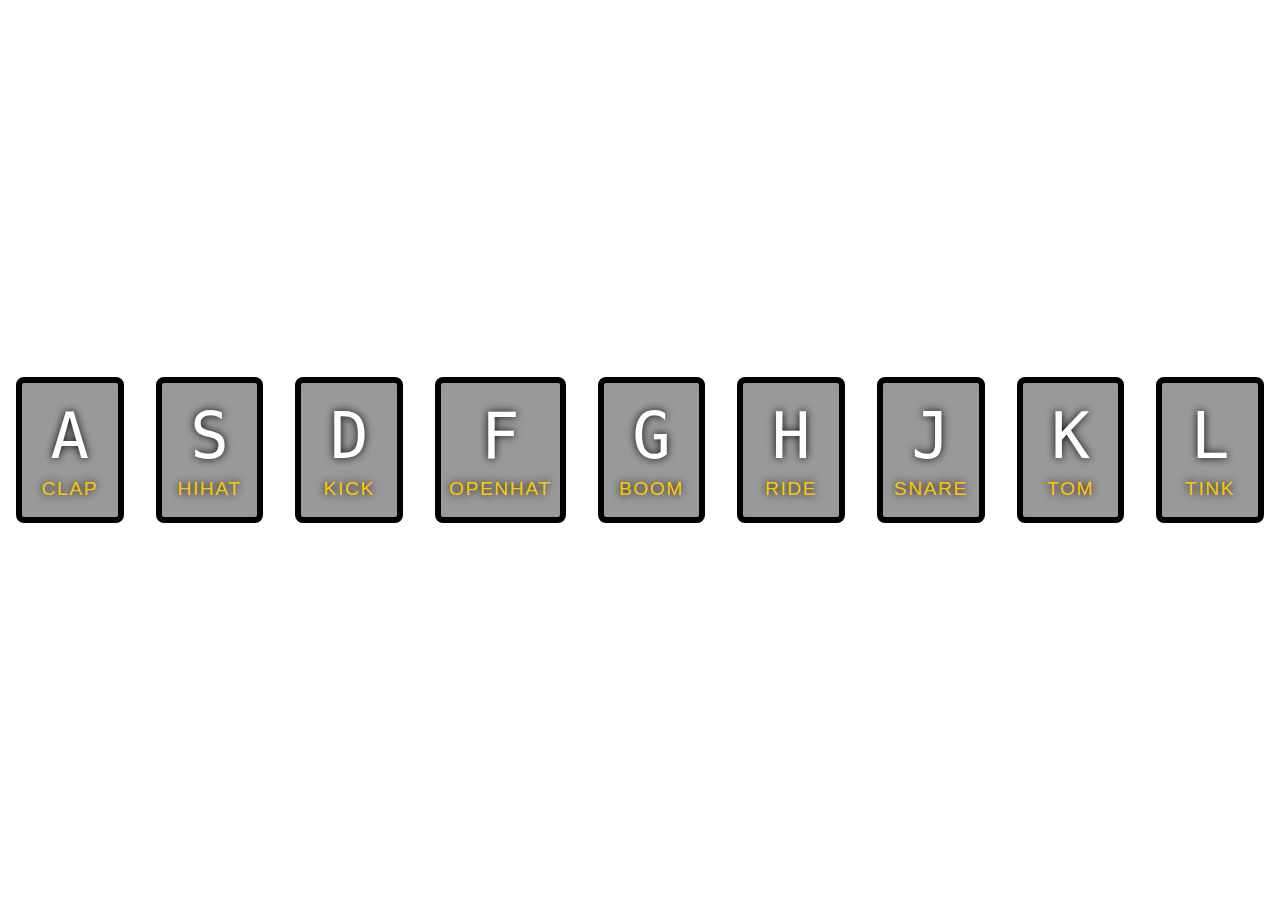
==== 01_DrumKit/index.html @ 53149845 "first project starter files" ====
<!DOCTYPE html>
<html lang="en">
<head>
  <meta charset="UTF-8">
  <title>JS Drum Kit</title>
  <link rel="stylesheet" href="style.css">
</head>
<body>


  <div class="keys">
    <div data-key="65" class="key">
      <kbd>A</kbd>
      <span class="sound">clap</span>
    </div>
    <div data-key="83" class="key">
      <kbd>S</kbd>
      <span class="sound">hihat</span>
    </div>
    <div data-key="68" class="key">
      <kbd>D</kbd>
      <span class="sound">kick</span>
    </div>
    <div data-key="70" class="key">
      <kbd>F</kbd>
      <span class="sound">openhat</span>
    </div>
    <div data-key="71" class="key">
      <kbd>G</kbd>
      <span class="sound">boom</span>
    </div>
    <div data-key="72" class="key">
      <kbd>H</kbd>
      <span class="sound">ride</span>
    </div>
    <div data-key="74" class="key">
      <kbd>J</kbd>
      <span class="sound">snare</span>
    </div>
    <div data-key="75" class="key">
      <kbd>K</kbd>
      <span class="sound">tom</span>
    </div>
    <div data-key="76" class="key">
      <kbd>L</kbd>
      <span class="sound">tink</span>
    </div>
  </div>

  <audio data-key="65" src="sounds/clap.wav"></audio>
  <audio data-key="83" src="sounds/hihat.wav"></audio>
  <audio data-key="68" src="sounds/kick.wav"></audio>
  <audio data-key="70" src="sounds/openhat.wav"></audio>
  <audio data-key="71" src="sounds/boom.wav"></audio>
  <audio data-key="72" src="sounds/ride.wav"></audio>
  <audio data-key="74" src="sounds/snare.wav"></audio>
  <audio data-key="75" src="sounds/tom.wav"></audio>
  <audio data-key="76" src="sounds/tink.wav"></audio>

<script>
window.addEventListener('keydown', function (e) {
  const audio = document.querySelector(`audio[data-key="${e.keyCode}"]`);
  if(!audio) return; //stop the function
  audio.currentTime = 0;
  audio.play();
  key.classList.add('playing');
  key.classList.remove('playing');
  key.classList.toggle('playing');   
});
</script>


</body>
</html>
---- 01_DrumKit/style.css ----
/*html {
  font-size: 10px;
  background: url(http://i.imgur.com/b9r5sEL.jpg) bottom center;
  background-size: cover;
}*/
body,html {
  margin: 0;
  padding: 0;
  font-family: sans-serif;
}

.keys {
  display: flex;
  flex: 1;
  min-height: 100vh;
  align-items: center;
  justify-content: center;
}

.key {
  border: .4rem solid black;
  border-radius: .5rem;
  margin: 1rem;
  font-size: 1.5rem;
  padding: 1rem .5rem;
  transition: all .07s ease;
  width: 10rem;
  text-align: center;
  color: white;
  background: rgba(0,0,0,0.4);
  text-shadow: 0 0 .5rem black;
}

.playing {
  transform: scale(1.1);
  border-color: #ffc600;
  box-shadow: 0 0 1rem #ffc600;
  
}

kbd {
  display: block;
  font-size: 4rem;
}

.sound {
  font-size: 1.2rem;
  text-transform: uppercase;
  letter-spacing: .1rem;
  color: #ffc600;
}
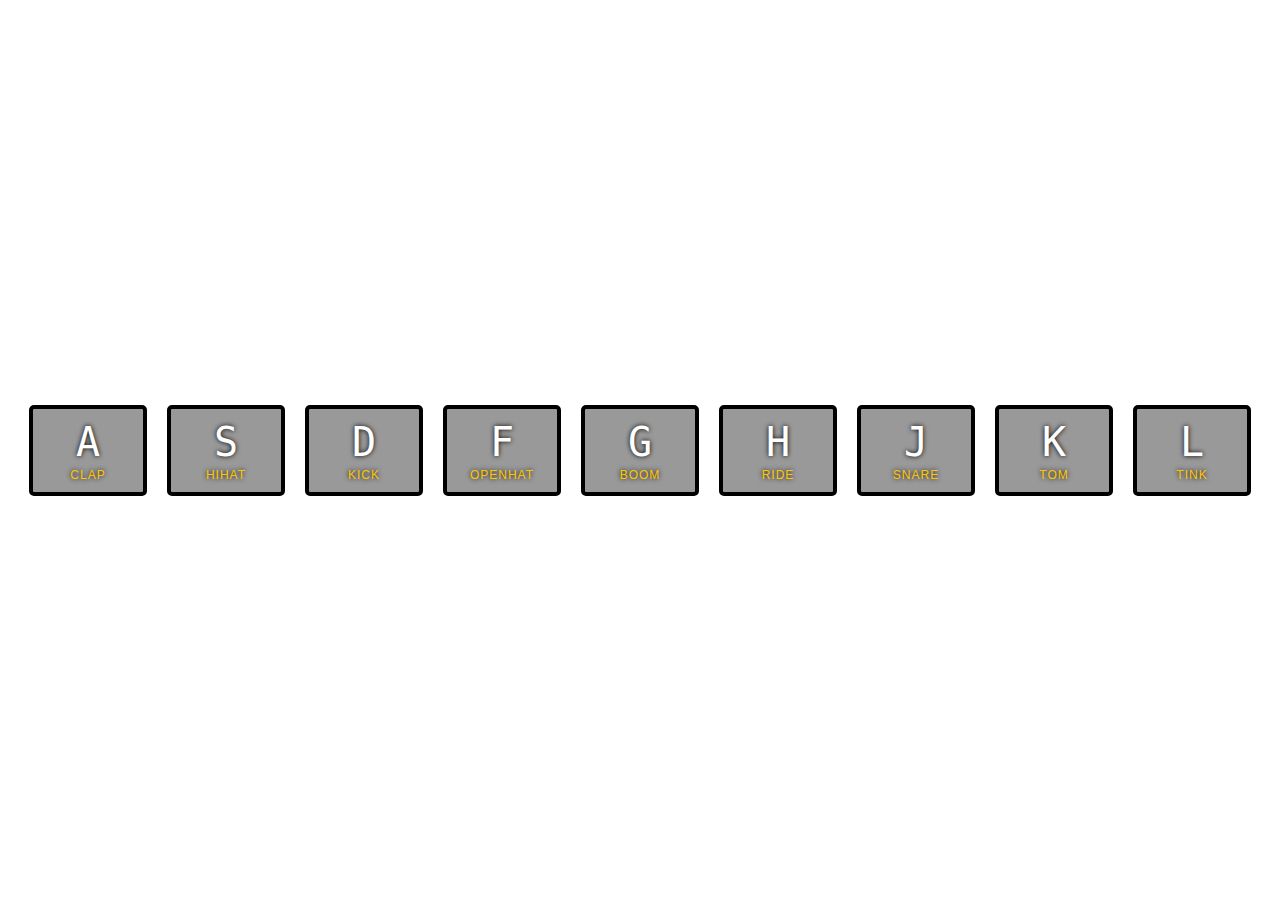
==== commit ac669c14: "project completed" ====
--- a/01_DrumKit/index.html
+++ b/01_DrumKit/index.html
@@ -58,15 +58,26 @@
   <audio data-key="76" src="sounds/tink.wav"></audio>
 
 <script>
-window.addEventListener('keydown', function (e) {
+
+function playSound(e) {
   const audio = document.querySelector(`audio[data-key="${e.keyCode}"]`);
-  if(!audio) return; //stop the function
-  audio.currentTime = 0;
+  const key = document.querySelector(`.key[data-key="${e.keyCode}"]`);
+  if(!audio) return; //stop the function from running altogether
+  audio.currentTime = 0; //rewind from the start
   audio.play();
-  key.classList.add('playing');
-  key.classList.remove('playing');
-  key.classList.toggle('playing');   
-});
+  key.classList.add('playing');   
+}
+
+function removeTransition(e) {
+  if(e.propertyName !== 'transform') return;
+  this.classList.remove('playing');
+} 
+
+const keys = document.querySelectorAll('.key');
+keys.forEach(key => key.addEventListener('transitionend', removeTransition));
+
+window.addEventListener('keydown', playSound);
+
 </script>
 
 
--- a/01_DrumKit/style.css
+++ b/01_DrumKit/style.css
@@ -1,8 +1,8 @@
-/*html {
+html {
   font-size: 10px;
-  background: url(http://i.imgur.com/b9r5sEL.jpg) bottom center;
+  background: url(./images/pexels-photo-92080.jpeg) bottom center;
   background-size: cover;
-}*/
+}
 body,html {
   margin: 0;
   padding: 0;
